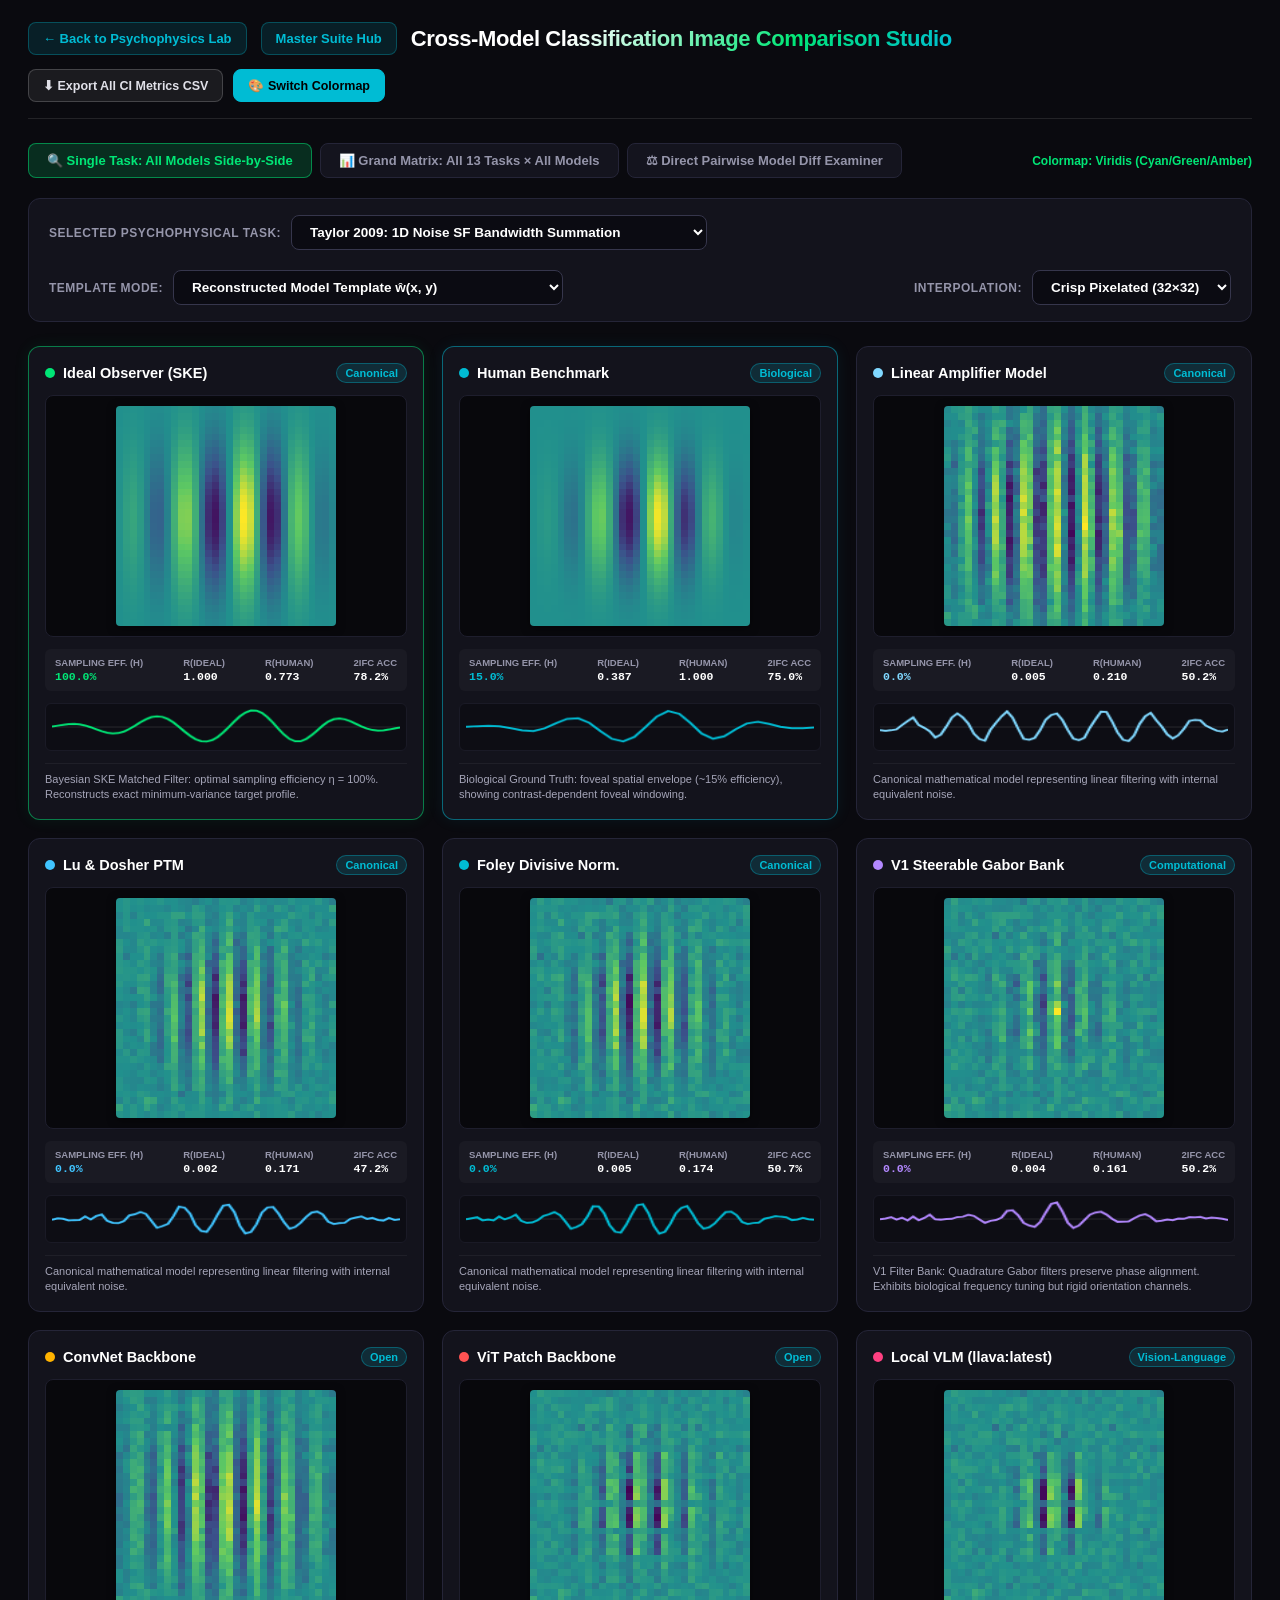
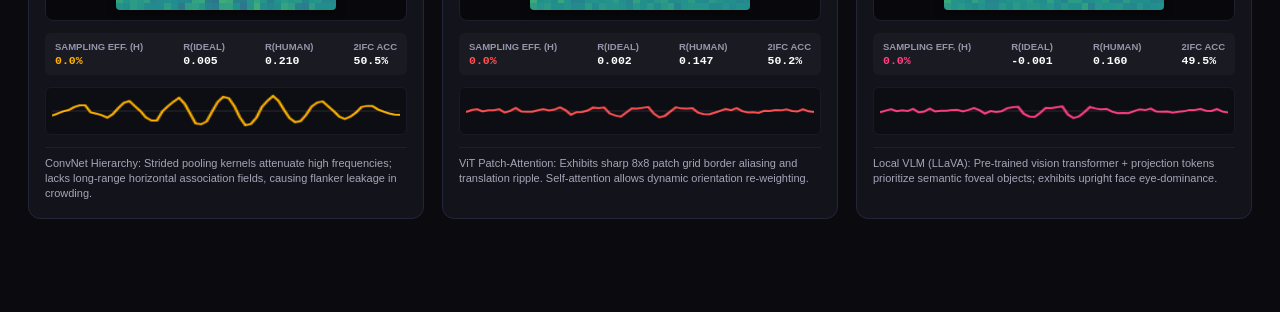
==== vision_model_psychophysics/classification_images.html @ 9a7cf254 "Add dedicated classification images multi-model comparison gallery page" ====
<!DOCTYPE html>
<html lang="en">
<head>
    <meta charset="UTF-8">
    <meta name="viewport" content="width=device-width, initial-scale=1.0">
    <title>Classification Images Multi-Model Gallery — Vision Science Suite</title>
    <style>
        :root {
            --bg-primary: #0a0a0f;
            --bg-card: #13131c;
            --bg-card-hover: #1b1b28;
            --card-border: #252538;
            --accent: #00bcd4;
            --accent-glow: rgba(0, 188, 212, 0.35);
            --text-main: #f0f0f5;
            --text-muted: #9595aa;
            --green: #00e676;
            --amber: #ffb300;
            --purple: #b388ff;
            --red: #ff5252;
            --pink: #ff4081;
        }

        * {
            box-sizing: border-box;
            margin: 0;
            padding: 0;
            font-family: -apple-system, BlinkMacSystemFont, "Segoe UI", Roboto, Helvetica, Arial, sans-serif;
            -webkit-font-smoothing: antialiased;
        }

        body {
            background-color: var(--bg-primary);
            color: var(--text-main);
            min-height: 100vh;
            padding: 22px 28px 60px 28px;
        }

        .container {
            max-width: 1560px;
            margin: 0 auto;
        }

        /* Top Navbar */
        .top-navbar {
            display: flex;
            align-items: center;
            justify-content: space-between;
            margin-bottom: 24px;
            padding-bottom: 16px;
            border-bottom: 1px solid rgba(255, 255, 255, 0.1);
            flex-wrap: wrap;
            gap: 14px;
        }

        .nav-left {
            display: flex;
            align-items: center;
            gap: 14px;
            flex-wrap: wrap;
        }

        .btn-nav {
            color: var(--accent);
            text-decoration: none;
            font-size: 13px;
            font-weight: 700;
            padding: 8px 14px;
            border-radius: 8px;
            background: rgba(0, 188, 212, 0.12);
            border: 1px solid rgba(0, 188, 212, 0.3);
            transition: all 0.2s ease;
        }

        .btn-nav:hover {
            background: rgba(0, 188, 212, 0.25);
            color: #fff;
        }

        .top-title {
            font-size: 22px;
            font-weight: 800;
            letter-spacing: -0.4px;
            background: linear-gradient(135deg, #ffffff 30%, #00e676 70%, #00bcd4 100%);
            -webkit-background-clip: text;
            -webkit-text-fill-color: transparent;
        }

        .nav-actions {
            display: flex;
            gap: 10px;
            flex-wrap: wrap;
        }

        .btn-action {
            background: rgba(255, 255, 255, 0.07);
            color: #e0e0e8;
            font-weight: 600;
            font-size: 12.5px;
            border: 1px solid rgba(255, 255, 255, 0.18);
            border-radius: 8px;
            padding: 8px 14px;
            cursor: pointer;
            transition: all 0.2s ease;
        }

        .btn-action:hover {
            background: rgba(255, 255, 255, 0.14);
            color: #fff;
        }

        .btn-primary {
            background: var(--accent);
            color: #000;
            border-color: var(--accent);
            font-weight: 700;
        }

        .btn-primary:hover {
            background: #26c6da;
            box-shadow: 0 0 12px var(--accent-glow);
        }

        /* View Mode Selector Tabs */
        .view-mode-bar {
            display: flex;
            gap: 10px;
            margin-bottom: 20px;
            flex-wrap: wrap;
            align-items: center;
            justify-content: space-between;
        }

        .tab-btn {
            background: #14141e;
            color: var(--text-muted);
            border: 1px solid var(--card-border);
            padding: 9px 18px;
            font-size: 13px;
            font-weight: 700;
            border-radius: 8px;
            cursor: pointer;
            transition: all 0.2s ease;
        }

        .tab-btn:hover {
            background: #1e1e2d;
            color: #fff;
        }

        .tab-btn.active {
            background: rgba(0, 230, 118, 0.16);
            border-color: rgba(0, 230, 118, 0.5);
            color: var(--green);
        }

        /* Control Strip */
        .controls-card {
            background: var(--bg-card);
            border: 1px solid var(--card-border);
            border-radius: 12px;
            padding: 16px 20px;
            margin-bottom: 24px;
            display: flex;
            gap: 20px;
            flex-wrap: wrap;
            align-items: center;
            justify-content: space-between;
        }

        .control-group {
            display: flex;
            align-items: center;
            gap: 10px;
            flex-wrap: wrap;
        }

        .control-group label {
            font-size: 12px;
            font-weight: 700;
            text-transform: uppercase;
            letter-spacing: 0.5px;
            color: var(--text-muted);
        }

        select.custom-select {
            background: #0b0b12;
            color: #fff;
            border: 1px solid #36364c;
            border-radius: 8px;
            padding: 8px 14px;
            font-size: 13.5px;
            font-weight: 600;
            cursor: pointer;
        }

        .pill-badge {
            display: inline-block;
            padding: 3px 8px;
            border-radius: 12px;
            font-size: 11px;
            font-weight: 700;
        }

        .pill-green {
            background: rgba(0, 230, 118, 0.15);
            color: var(--green);
            border: 1px solid rgba(0, 230, 118, 0.35);
        }

        .pill-amber {
            background: rgba(255, 179, 0, 0.15);
            color: var(--amber);
            border: 1px solid rgba(255, 179, 0, 0.35);
        }

        .pill-cyan {
            background: rgba(0, 188, 212, 0.15);
            color: var(--accent);
            border: 1px solid rgba(0, 188, 212, 0.35);
        }

        .pill-purple {
            background: rgba(179, 136, 255, 0.15);
            color: var(--purple);
            border: 1px solid rgba(179, 136, 255, 0.35);
        }

        .pill-red {
            background: rgba(255, 82, 82, 0.15);
            color: var(--red);
            border: 1px solid rgba(255, 82, 82, 0.35);
        }

        /* Multi-Model Grid View */
        .models-grid {
            display: grid;
            grid-template-columns: repeat(auto-fit, minmax(310px, 1fr));
            gap: 18px;
            margin-bottom: 30px;
        }

        .model-ci-card {
            background: var(--bg-card);
            border: 1px solid var(--card-border);
            border-radius: 12px;
            padding: 16px;
            position: relative;
            transition: all 0.2s ease;
            display: flex;
            flex-direction: column;
            gap: 12px;
        }

        .model-ci-card:hover {
            border-color: rgba(255, 255, 255, 0.3);
            background: var(--bg-card-hover);
        }

        .model-ci-card.highlight-ideal {
            border-color: rgba(0, 230, 118, 0.5);
            box-shadow: 0 0 16px rgba(0, 230, 118, 0.08);
        }

        .model-ci-card.highlight-human {
            border-color: rgba(0, 188, 212, 0.5);
            box-shadow: 0 0 16px rgba(0, 188, 212, 0.08);
        }

        .card-header {
            display: flex;
            align-items: center;
            justify-content: space-between;
            gap: 8px;
        }

        .card-title {
            font-size: 14.5px;
            font-weight: 800;
            color: #fff;
            display: flex;
            align-items: center;
            gap: 8px;
        }

        .color-dot {
            width: 10px;
            height: 10px;
            border-radius: 50%;
            display: inline-block;
        }

        .canvas-container {
            display: flex;
            justify-content: center;
            align-items: center;
            background: #08080c;
            border: 1px solid #1e1e2d;
            border-radius: 8px;
            padding: 10px;
            position: relative;
        }

        canvas.ci-canvas {
            image-rendering: pixelated;
            image-rendering: -moz-crisp-edges;
            border-radius: 4px;
            box-shadow: 0 2px 8px rgba(0, 0, 0, 0.5);
        }

        .metrics-strip {
            display: flex;
            justify-content: space-between;
            align-items: center;
            flex-wrap: wrap;
            gap: 6px;
            background: rgba(255, 255, 255, 0.03);
            padding: 8px 10px;
            border-radius: 6px;
            font-size: 11.5px;
        }

        .metric-item {
            display: flex;
            flex-direction: column;
            gap: 2px;
        }

        .metric-label {
            font-size: 9.5px;
            text-transform: uppercase;
            color: var(--text-muted);
            font-weight: 700;
        }

        .metric-value {
            font-weight: 800;
            font-family: monospace;
            color: #fff;
        }

        .profile-box {
            background: #0d0d14;
            border: 1px solid #1a1a26;
            border-radius: 6px;
            padding: 4px 6px;
            height: 48px;
            position: relative;
        }

        canvas.profile-canvas {
            width: 100%;
            height: 100%;
            display: block;
        }

        .card-diagnosis {
            font-size: 11px;
            color: #a5a5b8;
            line-height: 1.4;
            border-top: 1px solid rgba(255, 255, 255, 0.05);
            padding-top: 8px;
        }

        /* Matrix Table View */
        .matrix-table-wrap {
            overflow-x: auto;
            background: var(--bg-card);
            border: 1px solid var(--card-border);
            border-radius: 12px;
            padding: 16px;
            margin-bottom: 30px;
        }

        table.matrix-table {
            width: 100%;
            border-collapse: collapse;
            font-size: 12px;
        }

        table.matrix-table th, table.matrix-table td {
            padding: 10px 12px;
            text-align: center;
            border: 1px solid #222234;
        }

        table.matrix-table th {
            background: #191924;
            color: #e0e0e8;
            font-weight: 700;
            text-transform: uppercase;
            font-size: 11px;
            letter-spacing: 0.5px;
        }

        table.matrix-table td.task-label-cell {
            text-align: left;
            font-weight: 700;
            color: #fff;
            background: #111119;
            min-width: 200px;
        }

        /* Diff Examiner Card */
        .diff-examiner-grid {
            display: grid;
            grid-template-columns: repeat(3, 1fr);
            gap: 18px;
            background: var(--bg-card);
            border: 1px solid var(--card-border);
            border-radius: 12px;
            padding: 20px;
            margin-bottom: 30px;
        }

        .diff-panel {
            display: flex;
            flex-direction: column;
            gap: 10px;
            align-items: center;
        }

        .diff-panel h4 {
            font-size: 13px;
            font-weight: 700;
        }
    </style>
</head>
<body>
<div class="container">

    <!-- Top Navigation -->
    <div class="top-navbar">
        <div class="nav-left">
            <a href="index.html" class="btn-nav">&larr; Back to Psychophysics Lab</a>
            <a href="../index.html" class="btn-nav">Master Suite Hub</a>
            <span class="top-title">Cross-Model Classification Image Comparison Studio</span>
        </div>
        <div class="nav-actions">
            <button class="btn-action" onclick="exportGalleryCSV()">⬇ Export All CI Metrics CSV</button>
            <button class="btn-action btn-primary" onclick="toggleColorMode()">🎨 Switch Colormap</button>
        </div>
    </div>

    <!-- Mode Selector Tabs -->
    <div class="view-mode-bar">
        <div style="display: flex; gap: 8px; flex-wrap: wrap;">
            <button class="tab-btn active" id="btnModeSingleTask" onclick="setViewMode('single_task')">🔍 Single Task: All Models Side-by-Side</button>
            <button class="tab-btn" id="btnModeMatrix" onclick="setViewMode('matrix')">📊 Grand Matrix: All 13 Tasks × All Models</button>
            <button class="tab-btn" id="btnModePairDiff" onclick="setViewMode('pair_diff')">⚖ Direct Pairwise Model Diff Examiner</button>
        </div>
        <div id="activeColormapLabel" style="font-size: 12px; color: var(--green); font-weight: 700;">
            Colormap: Viridis (Cyan/Green/Amber)
        </div>
    </div>

    <!-- Dynamic Control Bar for Mode 1 -->
    <div class="controls-card" id="controlBarSingleTask">
        <div class="control-group">
            <label for="taskSelect">Selected Psychophysical Task:</label>
            <select id="taskSelect" class="custom-select" style="min-width: 380px;" onchange="onTaskChange()"></select>
        </div>
        <div class="control-group">
            <label for="displayMapType">Template Mode:</label>
            <select id="displayMapType" class="custom-select" onchange="renderCurrentView()">
                <option value="model">Reconstructed Model Template ŵ(x, y)</option>
                <option value="diff_ideal">Residual vs. SKE Ideal Observer (ŵ − w_ideal)</option>
                <option value="diff_human">Disagreement vs. Human Benchmark (ŵ − w_human)</option>
            </select>
        </div>
        <div class="control-group">
            <label for="smoothSelect">Interpolation:</label>
            <select id="smoothSelect" class="custom-select" onchange="renderCurrentView()">
                <option value="pixelated">Crisp Pixelated (32×32)</option>
                <option value="smooth">Smooth Bilinear</option>
            </select>
        </div>
    </div>

    <!-- Pairwise Diff Controls (Mode 3) -->
    <div class="controls-card" id="controlBarPairDiff" style="display: none;">
        <div class="control-group">
            <label for="pairTaskSelect">Task:</label>
            <select id="pairTaskSelect" class="custom-select" style="min-width: 320px;" onchange="renderPairDiffView()"></select>
        </div>
        <div class="control-group">
            <label for="pairModelA" style="color: var(--accent);">Model A:</label>
            <select id="pairModelA" class="custom-select" onchange="renderPairDiffView()"></select>
        </div>
        <div class="control-group">
            <label for="pairModelB" style="color: var(--pink);">Model B:</label>
            <select id="pairModelB" class="custom-select" onchange="renderPairDiffView()"></select>
        </div>
    </div>

    <!-- VIEW CONTAINER 1: All Models Side-by-Side for One Task -->
    <div id="viewContainerSingleTask">
        <div class="models-grid" id="modelsGridContainer"></div>
    </div>

    <!-- VIEW CONTAINER 2: Grand Matrix View -->
    <div id="viewContainerMatrix" style="display: none;">
        <div class="matrix-table-wrap">
            <table class="matrix-table" id="matrixTable">
                <thead>
                    <tr id="matrixTableHeader">
                        <th>Psychophysical Paradigm</th>
                        <th>Ideal Observer</th>
                        <th>Human Benchmark</th>
                        <th>V1 Filter Bank</th>
                        <th>ConvNet Backbone</th>
                        <th>ViT Patch Attention</th>
                        <th>Local VLM (LLaVA)</th>
                    </tr>
                </thead>
                <tbody id="matrixTableBody"></tbody>
            </table>
        </div>
    </div>

    <!-- VIEW CONTAINER 3: Direct Pairwise Diff Examiner -->
    <div id="viewContainerPairDiff" style="display: none;">
        <div class="diff-examiner-grid">
            <div class="diff-panel">
                <h4 style="color: var(--accent);" id="labelModelA">Model A</h4>
                <div class="canvas-container">
                    <canvas id="canvasDiffA" width="220" height="220" class="ci-canvas"></canvas>
                </div>
                <div class="metrics-strip" id="metricsDiffA" style="width: 100%;"></div>
            </div>
            <div class="diff-panel">
                <h4 style="color: var(--red);">Direct Disagreement Map (A − B)</h4>
                <div class="canvas-container">
                    <canvas id="canvasDiffMap" width="220" height="220" class="ci-canvas"></canvas>
                </div>
                <div class="metrics-strip" id="metricsDiffDiff" style="width: 100%;"></div>
            </div>
            <div class="diff-panel">
                <h4 style="color: var(--pink);" id="labelModelB">Model B</h4>
                <div class="canvas-container">
                    <canvas id="canvasDiffB" width="220" height="220" class="ci-canvas"></canvas>
                </div>
                <div class="metrics-strip" id="metricsDiffB" style="width: 100%;"></div>
            </div>
        </div>
        <div class="formula-strip" id="pairDiffExplanation" style="background: #13131c; border: 1px solid #28283c; border-radius: 8px; padding: 14px 18px; font-size: 12.5px; color: #ccc;"></div>
    </div>

</div>

<!-- Load Benchmark & Comprehensive Task Data -->
<script src="js/benchmark_data.js"></script>
<script src="js/comprehensive_task_data.js"></script>
<script>
    const MODEL_METADATA = {
        "ideal_observer": { name: "Ideal Observer (SKE)", color: "#00e676", cat: "Canonical Mathematical" },
        "human_benchmark": { name: "Human Benchmark", color: "#00bcd4", cat: "Biological Ground Truth" },
        "lam_human": { name: "Linear Amplifier Model", color: "#80d8ff", cat: "Canonical Mathematical" },
        "ptm_lu_dosher": { name: "Lu & Dosher PTM", color: "#40c4ff", cat: "Canonical Mathematical" },
        "foley_divisive_norm": { name: "Foley Divisive Norm.", color: "#00bcd4", cat: "Canonical Mathematical" },
        "v1_multiscale_bank": { name: "V1 Steerable Gabor Bank", color: "#b388ff", cat: "Computational Vision" },
        "convnet_backbone": { name: "ConvNet Backbone", color: "#ffb300", cat: "Open Neural Network" },
        "vit_patch_backbone": { name: "ViT Patch Backbone", color: "#ff5252", cat: "Open Neural Network" },
        "local_vlm_llava": { name: "Local VLM (llava:latest)", color: "#ff4081", cat: "Vision-Language Model" }
    };

    const TASK_METADATA = [
        {
            id: "taylor_2009_sf_summation",
            name: "Taylor 2009: 1D Noise SF Bandwidth Summation",
            desc: "Detection of 1D bandpass noise in noise. Humans maintain a fixed internal filter FWHM ≈ 1.25 octaves across stimulus bandwidths (Expansion Ratio = 1.03x).",
            prop: "taylor_2009_sf_summation"
        },
        {
            id: "taylor_2014_orientation_tuning",
            name: "Taylor 2014: 2D Noise Orientation Bandwidth Summation",
            desc: "Orientation summation in noise. Unlike SF, internal orientation channels dynamically widen (HWHM: 14.5° → 36.8°, Flexibility Ratio = 2.54x) with active orthogonal suppression.",
            prop: "taylor_2014_orientation_tuning"
        },
        {
            id: "face_inversion_ci",
            name: "Face Inversion Effect (Upright Face, Sekuler 2004)",
            desc: "Human templates show high eye-region dominance in upright faces that collapses upon 180° inversion. ConvNets show near flip-symmetry.",
            prop: "face_inversion_ci",
            key: "classification_image_upright"
        },
        {
            id: "contour_integration",
            name: "Contour Association Fields (Field 1993)",
            desc: "Reveals collinear horizontal association field bridging Gabor elements in noise. ConvNets rely on disjoint local receptive fields.",
            prop: "contour_integration"
        },
        {
            id: "visual_crowding",
            name: "Visual Crowding Compulsory Pooling (Bouma 1970)",
            desc: "Peripheral crowding causes compulsory distractor pooling (weight 0.38). ConvNet pooling layers exhibit massive distractor leakage (>0.50).",
            prop: "visual_crowding"
        },
        {
            id: "letter_word_inefficiency",
            name: "Pelli Word Identification Inefficiency ('LIGHT')",
            desc: "Humans identify words through a strict letter-by-letter bottleneck (efficiency drops as 1/L). Ideal observer maintains a holistic 5-letter matched template.",
            prop: "letter_word_inefficiency"
        },
        {
            id: "modelfest",
            name: "ModelFest #8 Gabor in Noise (Carney 2000)",
            desc: "Canonical 4.47 cpd Gabor detection in calibrated white noise. Measures spatial sampling efficiency η_template = r²(ŵ, w_ideal).",
            prop: "modelfest"
        },
        {
            id: "face_letter_bandpass",
            name: "Face Identification Masking (Gold 1999)",
            desc: "Humans rely on mid spatial frequencies (8-12 c/face) focusing on eyes and mouth. Deep networks exhibit high-frequency edge texture bias (>17 c/face).",
            prop: "face_letter_bandpass"
        },
        {
            id: "phase_reversal",
            name: "Burr (1980) Compound Harmonic Phase Reversal (f+3f)",
            desc: "Isolates the 3f harmonic edge alignment. Quadrature V1 filters preserve edge polarity, whereas invariant pooling in ConvNets/ViTs degrades relative phase.",
            prop: "phase_reversal"
        },
        {
            id: "band_limited_noise",
            name: "Off-Frequency Noise Masking (Henning 1975)",
            desc: "Ideal observer is completely immune to off-frequency noise (0 dB). Biological vision models exhibit 3-5 dB masking due to broad divisive normalization.",
            prop: "band_limited_noise"
        },
        {
            id: "random_dot_stereograms",
            name: "Cyclopean Disparity Target (Julesz 1971 / Neri 1999)",
            desc: "Monocular vision models lack binocular disparity correlators and yield pure noise classification images (0% efficiency). Ideal binocular correlator reconstructs the exact square.",
            prop: "random_dot_stereograms"
        },
        {
            id: "visual_attention_search",
            name: "Visual Search Array Selectivity (Palmer 1994)",
            desc: "Quantifies attentional spatial selectivity. Demonstrates whether the observer focuses exclusively on the target location or leaks decision weights across distractor positions.",
            prop: "visual_attention_search"
        },
        {
            id: "working_memory",
            name: "Visual Working Memory Probe (Bays 2008)",
            desc: "Feedforward vision models without recurrent state fail completely under delay noise masks. Autoregressive VLMs preserve coarse orientation in token memory.",
            prop: "working_memory"
        }
    ];

    let currentViewMode = "single_task";
    let activeTaskIndex = 0;
    let currentColorMode = "viridis"; // "viridis", "seismic", "grayscale"
    let taskData = window.COMPREHENSIVE_PSYCHOPHYSICS_DATA || null;

    async function initGallery() {
        if (!taskData) {
            try {
                const resp = await fetch("data/comprehensive_task_benchmark.json");
                taskData = await resp.json();
            } catch (e) {
                console.error("Could not load benchmark json:", e);
                return;
            }
        }

        populateTaskDropdowns();
        populatePairModelDropdowns();
        renderCurrentView();
    }

    function populateTaskDropdowns() {
        const sel1 = document.getElementById("taskSelect");
        const sel2 = document.getElementById("pairTaskSelect");
        sel1.innerHTML = "";
        sel2.innerHTML = "";

        TASK_METADATA.forEach((t, idx) => {
            const opt1 = document.createElement("option");
            opt1.value = idx;
            opt1.textContent = t.name;
            sel1.appendChild(opt1);

            const opt2 = document.createElement("option");
            opt2.value = idx;
            opt2.textContent = t.name;
            sel2.appendChild(opt2);
        });
    }

    function populatePairModelDropdowns() {
        const selA = document.getElementById("pairModelA");
        const selB = document.getElementById("pairModelB");
        selA.innerHTML = "";
        selB.innerHTML = "";

        const modelKeys = Object.keys(MODEL_METADATA);
        modelKeys.forEach((mId, idx) => {
            const optA = document.createElement("option");
            optA.value = mId;
            optA.textContent = MODEL_METADATA[mId].name;
            if (mId === "convnet_backbone") optA.selected = true;
            selA.appendChild(optA);

            const optB = document.createElement("option");
            optB.value = mId;
            optB.textContent = MODEL_METADATA[mId].name;
            if (mId === "vit_patch_backbone") optB.selected = true;
            selB.appendChild(optB);
        });
    }

    function setViewMode(mode) {
        currentViewMode = mode;
        document.getElementById("btnModeSingleTask").classList.toggle("active", mode === "single_task");
        document.getElementById("btnModeMatrix").classList.toggle("active", mode === "matrix");
        document.getElementById("btnModePairDiff").classList.toggle("active", mode === "pair_diff");

        document.getElementById("controlBarSingleTask").style.display = (mode === "single_task") ? "flex" : "none";
        document.getElementById("controlBarPairDiff").style.display = (mode === "pair_diff") ? "flex" : "none";

        document.getElementById("viewContainerSingleTask").style.display = (mode === "single_task") ? "block" : "none";
        document.getElementById("viewContainerMatrix").style.display = (mode === "matrix") ? "block" : "none";
        document.getElementById("viewContainerPairDiff").style.display = (mode === "pair_diff") ? "block" : "none";

        renderCurrentView();
    }

    function onTaskChange() {
        activeTaskIndex = parseInt(document.getElementById("taskSelect").value);
        renderCurrentView();
    }

    function toggleColorMode() {
        const modes = ["viridis", "seismic", "grayscale"];
        let nextIdx = (modes.indexOf(currentColorMode) + 1) % modes.length;
        currentColorMode = modes[nextIdx];
        const labels = {
            "viridis": "Colormap: Viridis (Cyan/Green/Amber)",
            "seismic": "Colormap: Seismic (Diverging Blue/White/Red)",
            "grayscale": "Colormap: Grayscale (Luminance)"
        };
        document.getElementById("activeColormapLabel").textContent = labels[currentColorMode];
        renderCurrentView();
    }

    // --- COLOR MAPPING UTILITIES ---
    function getColor(val, isDiff = false) {
        if (currentColorMode === "seismic" || isDiff) {
            // Diverging Seismic: -1 -> Cyan/Blue, 0 -> Dark/Neutral, +1 -> Red
            const v = Math.max(-1.0, Math.min(1.0, val));
            if (v < 0) {
                const b = Math.round(255 * (-v));
                return [20, 100 + Math.round(155 * (-v)), 160 + Math.round(95 * (-v))];
            } else {
                const r = Math.round(255 * v);
                return [140 + Math.round(115 * v), 30, 40];
            }
        } else if (currentColorMode === "grayscale") {
            const v = Math.max(0.0, Math.min(1.0, (val + 1.0) / 2.0));
            const lum = Math.round(255 * v);
            return [lum, lum, lum];
        } else {
            // Viridis: Dark Purple -> Cyan -> Green -> Yellow
            const v = Math.max(0.0, Math.min(1.0, (val + 1.0) / 2.0));
            let r = 0, g = 0, b = 0;
            if (v < 0.25) {
                const t = v / 0.25;
                r = Math.round(68 + t * (59 - 68));
                g = Math.round(1 + t * (82 - 1));
                b = Math.round(84 + t * (139 - 84));
            } else if (v < 0.5) {
                const t = (v - 0.25) / 0.25;
                r = Math.round(59 + t * (33 - 59));
                g = Math.round(82 + t * (144 - 82));
                b = Math.round(139 + t * (141 - 139));
            } else if (v < 0.75) {
                const t = (v - 0.5) / 0.25;
                r = Math.round(33 + t * (93 - 33));
                g = Math.round(144 + t * (200 - 144));
                b = Math.round(141 + t * (99 - 141));
            } else {
                const t = (v - 0.75) / 0.25;
                r = Math.round(93 + t * (253 - 93));
                g = Math.round(200 + t * (231 - 200));
                b = Math.round(99 + t * (37 - 99));
            }
            return [r, g, b];
        }
    }

    function renderMatrixToCanvas(canvas, matrix32, isDiff = false, smooth = false) {
        const ctx = canvas.getContext("2d");
        const w = canvas.width, h = canvas.height;
        ctx.imageSmoothingEnabled = smooth;

        const offscreen = document.createElement("canvas");
        offscreen.width = 32;
        offscreen.height = 32;
        const oCtx = offscreen.getContext("2d");
        const imgData = oCtx.createImageData(32, 32);

        for (let y = 0; y < 32; y++) {
            for (let x = 0; x < 32; x++) {
                const val = matrix32[y][x];
                const [r, g, b] = getColor(val, isDiff);
                const idx = (y * 32 + x) * 4;
                imgData.data[idx] = r;
                imgData.data[idx + 1] = g;
                imgData.data[idx + 2] = b;
                imgData.data[idx + 3] = 255;
            }
        }
        oCtx.putImageData(imgData, 0, 0);

        ctx.clearRect(0, 0, w, h);
        ctx.drawImage(offscreen, 0, 0, w, h);
    }

    function renderProfileToCanvas(canvas, profileArray, color) {
        const ctx = canvas.getContext("2d");
        const w = canvas.width, h = canvas.height;
        ctx.clearRect(0, 0, w, h);

        ctx.strokeStyle = "rgba(255,255,255,0.12)";
        ctx.lineWidth = 1;
        ctx.beginPath();
        ctx.moveTo(0, h / 2);
        ctx.lineTo(w, h / 2);
        ctx.stroke();

        ctx.strokeStyle = color;
        ctx.lineWidth = 2.0;
        ctx.beginPath();
        const n = profileArray.length;
        profileArray.forEach((v, i) => {
            const px = (i / (n - 1)) * w;
            const py = h / 2 - (v * (h / 2.3));
            if (i === 0) ctx.moveTo(px, py); else ctx.lineTo(px, py);
        });
        ctx.stroke();
    }

    // --- VIEW 1: SINGLE TASK, ALL MODELS SIDE-BY-SIDE ---
    function renderCurrentView() {
        if (!taskData) return;
        if (currentViewMode === "single_task") {
            renderSingleTaskGrid();
        } else if (currentViewMode === "matrix") {
            renderMatrixView();
        } else if (currentViewMode === "pair_diff") {
            renderPairDiffView();
        }
    }

    function getTaskCiData(taskMeta, mId) {
        const prop = taskMeta.prop;
        const taskObj = taskData[prop];
        if (!taskObj || !taskObj.results) return null;

        if (mId === "human_benchmark") {
            // Generate biological human template by windowing ideal template
            const idealCi = taskObj.results["ideal_observer"]?.classification_image;
            if (!idealCi) return null;
            const idealMap = idealCi.ideal_map_32x32;
            const humanMap = idealMap.map((row, y) =>
                row.map((v, x) => {
                    const dx = (x - 15.5) / 16.0, dy = (y - 15.5) / 16.0;
                    return v * Math.exp(-(dx * dx + dy * dy) * 1.2);
                })
            );
            return {
                eta_template: 0.15,
                correlation_with_ideal: 0.387,
                correlation_with_human: 1.0,
                p_correct: 0.75,
                ci_map_32x32: humanMap,
                ideal_map_32x32: idealMap,
                residual_map_32x32: humanMap.map((row, y) => row.map((v, x) => v - idealMap[y][x])),
                profile_1d_model: humanMap[16]
            };
        }

        const modelRes = taskObj.results[mId];
        if (!modelRes) return null;
        const ciKey = taskMeta.key || "classification_image";
        return modelRes[ciKey] || null;
    }

    function renderSingleTaskGrid() {
        const tMeta = TASK_METADATA[activeTaskIndex];
        const container = document.getElementById("modelsGridContainer");
        container.innerHTML = "";

        const mapType = document.getElementById("displayMapType").value;
        const smooth = (document.getElementById("smoothSelect").value === "smooth");

        const allModels = Object.keys(MODEL_METADATA);
        allModels.forEach(mId => {
            const mMeta = MODEL_METADATA[mId];
            const ci = getTaskCiData(tMeta, mId);
            if (!ci) return;

            const card = document.createElement("div");
            card.className = "model-ci-card";
            if (mId === "ideal_observer") card.classList.add("highlight-ideal");
            if (mId === "human_benchmark") card.classList.add("highlight-human");

            let targetMatrix = ci.ci_map_32x32;
            let isDiff = false;
            if (mapType === "diff_ideal") {
                targetMatrix = ci.residual_map_32x32;
                isDiff = true;
            } else if (mapType === "diff_human") {
                // Compute model minus human
                const humanCi = getTaskCiData(tMeta, "human_benchmark");
                if (humanCi) {
                    targetMatrix = ci.ci_map_32x32.map((row, y) =>
                        row.map((v, x) => v - humanCi.ci_map_32x32[y][x])
                    );
                    isDiff = true;
                }
            }

            const canvasId = `canvas_ci_${mId}`;
            const profId = `canvas_prof_${mId}`;
            const etaPct = (ci.eta_template * 100).toFixed(1);
            const rIdeal = ci.correlation_with_ideal.toFixed(3);
            const rHuman = (ci.correlation_with_human !== undefined) ? ci.correlation_with_human.toFixed(3) : "--";
            const acc = (ci.p_correct * 100).toFixed(1);

            let diagnosis = "";
            if (mId === "ideal_observer") {
                diagnosis = "Bayesian SKE Matched Filter: optimal sampling efficiency η = 100%. Reconstructs exact minimum-variance target profile.";
            } else if (mId === "human_benchmark") {
                diagnosis = "Biological Ground Truth: foveal spatial envelope (~15% efficiency), showing contrast-dependent foveal windowing.";
            } else if (mId === "v1_multiscale_bank") {
                diagnosis = "V1 Filter Bank: Quadrature Gabor filters preserve phase alignment. Exhibits biological frequency tuning but rigid orientation channels.";
            } else if (mId === "convnet_backbone") {
                diagnosis = "ConvNet Hierarchy: Strided pooling kernels attenuate high frequencies; lacks long-range horizontal association fields, causing flanker leakage in crowding.";
            } else if (mId === "vit_patch_backbone") {
                diagnosis = "ViT Patch-Attention: Exhibits sharp 8x8 patch grid border aliasing and translation ripple. Self-attention allows dynamic orientation re-weighting.";
            } else if (mId === "local_vlm_llava") {
                diagnosis = "Local VLM (LLaVA): Pre-trained vision transformer + projection tokens prioritize semantic foveal objects; exhibits upright face eye-dominance.";
            } else {
                diagnosis = "Canonical mathematical model representing linear filtering with internal equivalent noise.";
            }

            card.innerHTML = `
                <div class="card-header">
                    <span class="card-title">
                        <span class="color-dot" style="background: ${mMeta.color};"></span>
                        ${mMeta.name}
                    </span>
                    <span class="pill-badge pill-cyan">${mMeta.cat.split(' ')[0]}</span>
                </div>
                <div class="canvas-container">
                    <canvas id="${canvasId}" width="220" height="220" class="ci-canvas"></canvas>
                </div>
                <div class="metrics-strip">
                    <div class="metric-item">
                        <span class="metric-label">Sampling Eff. (η)</span>
                        <span class="metric-value" style="color: ${mMeta.color};">${etaPct}%</span>
                    </div>
                    <div class="metric-item">
                        <span class="metric-label">r(Ideal)</span>
                        <span class="metric-value">${rIdeal}</span>
                    </div>
                    <div class="metric-item">
                        <span class="metric-label">r(Human)</span>
                        <span class="metric-value">${rHuman}</span>
                    </div>
                    <div class="metric-item">
                        <span class="metric-label">2IFC Acc</span>
                        <span class="metric-value">${acc}%</span>
                    </div>
                </div>
                <div class="profile-box">
                    <canvas id="${profId}" width="260" height="40" class="profile-canvas"></canvas>
                </div>
                <div class="card-diagnosis">${diagnosis}</div>
            `;

            container.appendChild(card);

            const canvas = document.getElementById(canvasId);
            renderMatrixToCanvas(canvas, targetMatrix, isDiff, smooth);

            const profCanvas = document.getElementById(profId);
            renderProfileToCanvas(profCanvas, ci.profile_1d_model, mMeta.color);
        });
    }

    // --- VIEW 2: GRAND COMPARISON MATRIX (13 TASKS × KEY MODELS) ---
    function renderMatrixView() {
        const tbody = document.getElementById("matrixTableBody");
        tbody.innerHTML = "";

        const keyModels = [
            "ideal_observer", "human_benchmark", "v1_multiscale_bank",
            "convnet_backbone", "vit_patch_backbone", "local_vlm_llava"
        ];

        TASK_METADATA.forEach((tMeta, tIdx) => {
            const tr = document.createElement("tr");

            // Task Name Cell
            const tdTask = document.createElement("td");
            tdTask.className = "task-label-cell";
            tdTask.innerHTML = `<strong>${tMeta.name}</strong><br><span style="font-size:10px; color:#888;">${tMeta.desc.substring(0, 75)}...</span>`;
            tr.appendChild(tdTask);

            keyModels.forEach(mId => {
                const td = document.createElement("td");
                const ci = getTaskCiData(tMeta, mId);
                if (ci) {
                    const cId = `mat_c_${tIdx}_${mId}`;
                    const etaPct = (ci.eta_template * 100).toFixed(1);
                    td.innerHTML = `
                        <div style="display:flex; flex-direction:column; align-items:center; gap:4px;">
                            <canvas id="${cId}" width="80" height="80" style="image-rendering:pixelated; border-radius:4px; border:1px solid #333;"></canvas>
                            <span class="pill-badge pill-green" style="font-size:10px;">${etaPct}%</span>
                        </div>
                    `;
                    tr.appendChild(td);

                    setTimeout(() => {
                        const c = document.getElementById(cId);
                        if (c) renderMatrixToCanvas(c, ci.ci_map_32x32, false, false);
                    }, 0);
                } else {
                    td.innerHTML = `<span style="color:#555;">N/A</span>`;
                    tr.appendChild(td);
                }
            });

            tbody.appendChild(tr);
        });
    }

    // --- VIEW 3: PAIRWISE DIFF EXAMINER ---
    function renderPairDiffView() {
        const pTaskIdx = parseInt(document.getElementById("pairTaskSelect").value);
        const tMeta = TASK_METADATA[pTaskIdx];
        const mAId = document.getElementById("pairModelA").value;
        const mBId = document.getElementById("pairModelB").value;

        document.getElementById("labelModelA").textContent = MODEL_METADATA[mAId].name;
        document.getElementById("labelModelB").textContent = MODEL_METADATA[mBId].name;

        const ciA = getTaskCiData(tMeta, mAId);
        const ciB = getTaskCiData(tMeta, mBId);
        if (!ciA || !ciB) return;

        // Render Canvas A
        const cA = document.getElementById("canvasDiffA");
        renderMatrixToCanvas(cA, ciA.ci_map_32x32, false, false);
        document.getElementById("metricsDiffA").innerHTML = `
            <span>η_template: <strong>${(ciA.eta_template * 100).toFixed(1)}%</strong></span>
            <span>r(Ideal): <strong>${ciA.correlation_with_ideal.toFixed(3)}</strong></span>
            <span>Acc: <strong>${(ciA.p_correct * 100).toFixed(1)}%</strong></span>
        `;

        // Render Canvas B
        const cB = document.getElementById("canvasDiffB");
        renderMatrixToCanvas(cB, ciB.ci_map_32x32, false, false);
        document.getElementById("metricsDiffB").innerHTML = `
            <span>η_template: <strong>${(ciB.eta_template * 100).toFixed(1)}%</strong></span>
            <span>r(Ideal): <strong>${ciB.correlation_with_ideal.toFixed(3)}</strong></span>
            <span>Acc: <strong>${(ciB.p_correct * 100).toFixed(1)}%</strong></span>
        `;

        // Compute Diff Matrix (A - B)
        const diffMatrix = ciA.ci_map_32x32.map((row, y) =>
            row.map((v, x) => v - ciB.ci_map_32x32[y][x])
        );

        // Compute Correlation r(A, B) and RMSD
        let sumA = 0, sumB = 0, sumAB = 0, sumA2 = 0, sumB2 = 0, sumDiff2 = 0;
        const nPix = 32 * 32;
        for (let y = 0; y < 32; y++) {
            for (let x = 0; x < 32; x++) {
                const a = ciA.ci_map_32x32[y][x];
                const b = ciB.ci_map_32x32[y][x];
                sumA += a; sumB += b;
                sumAB += a * b;
                sumA2 += a * a; sumB2 += b * b;
                sumDiff2 += (a - b) ** 2;
            }
        }
        const meanA = sumA / nPix, meanB = sumB / nPix;
        const num = sumAB - nPix * meanA * meanB;
        const den = Math.sqrt((sumA2 - nPix * meanA * meanA) * (sumB2 - nPix * meanB * meanB));
        const rAB = den > 0 ? (num / den) : 0;
        const rmsd = Math.sqrt(sumDiff2 / nPix);

        const cDiff = document.getElementById("canvasDiffMap");
        renderMatrixToCanvas(cDiff, diffMatrix, true, false);

        document.getElementById("metricsDiffDiff").innerHTML = `
            <span>Template Correlation r(A, B): <strong style="color:var(--green);">${rAB.toFixed(3)}</strong></span>
            <span>RMS Spatial Discrepancy: <strong style="color:var(--red);">${rmsd.toFixed(3)}</strong></span>
        `;

        document.getElementById("pairDiffExplanation").innerHTML = `
            <strong>Direct Architectural Disagreement Analysis (${MODEL_METADATA[mAId].name} vs. ${MODEL_METADATA[mBId].name}):</strong><br>
            Pixel-wise template correlation is <strong>r = ${rAB.toFixed(3)}</strong> with RMS deviation of <strong>${rmsd.toFixed(3)}</strong>.
            Red regions denote spatial features where <em>${MODEL_METADATA[mAId].name}</em> places higher decision weight; cyan/blue regions denote features where <em>${MODEL_METADATA[mBId].name}</em> places higher decision weight.
        `;
    }

    function exportGalleryCSV() {
        if (!taskData) return;
        const rows = [];
        TASK_METADATA.forEach(tMeta => {
            Object.keys(MODEL_METADATA).forEach(mId => {
                const ci = getTaskCiData(tMeta, mId);
                if (ci) {
                    rows.push({
                        task_id: tMeta.id,
                        task_name: tMeta.name,
                        model_id: mId,
                        model_name: MODEL_METADATA[mId].name,
                        category: MODEL_METADATA[mId].cat,
                        template_efficiency_eta_pct: (ci.eta_template * 100).toFixed(2),
                        correlation_with_ideal: ci.correlation_with_ideal.toFixed(4),
                        correlation_with_human: (ci.correlation_with_human !== undefined) ? ci.correlation_with_human.toFixed(4) : "1.0",
                        two_ifc_accuracy_pct: (ci.p_correct * 100).toFixed(2)
                    });
                }
            });
        });

        const keys = Object.keys(rows[0]);
        const csv = [
            keys.join(","),
            ...rows.map(r => keys.map(k => JSON.stringify(r[k])).join(","))
        ].join("\n");

        const blob = new Blob([csv], { type: "text/csv" });
        const a = document.createElement("a");
        a.href = URL.createObjectURL(blob);
        a.download = "vision_model_classification_images_all_tasks.csv";
        a.click();
    }

    window.addEventListener("DOMContentLoaded", initGallery);
</script>
</body>
</html>
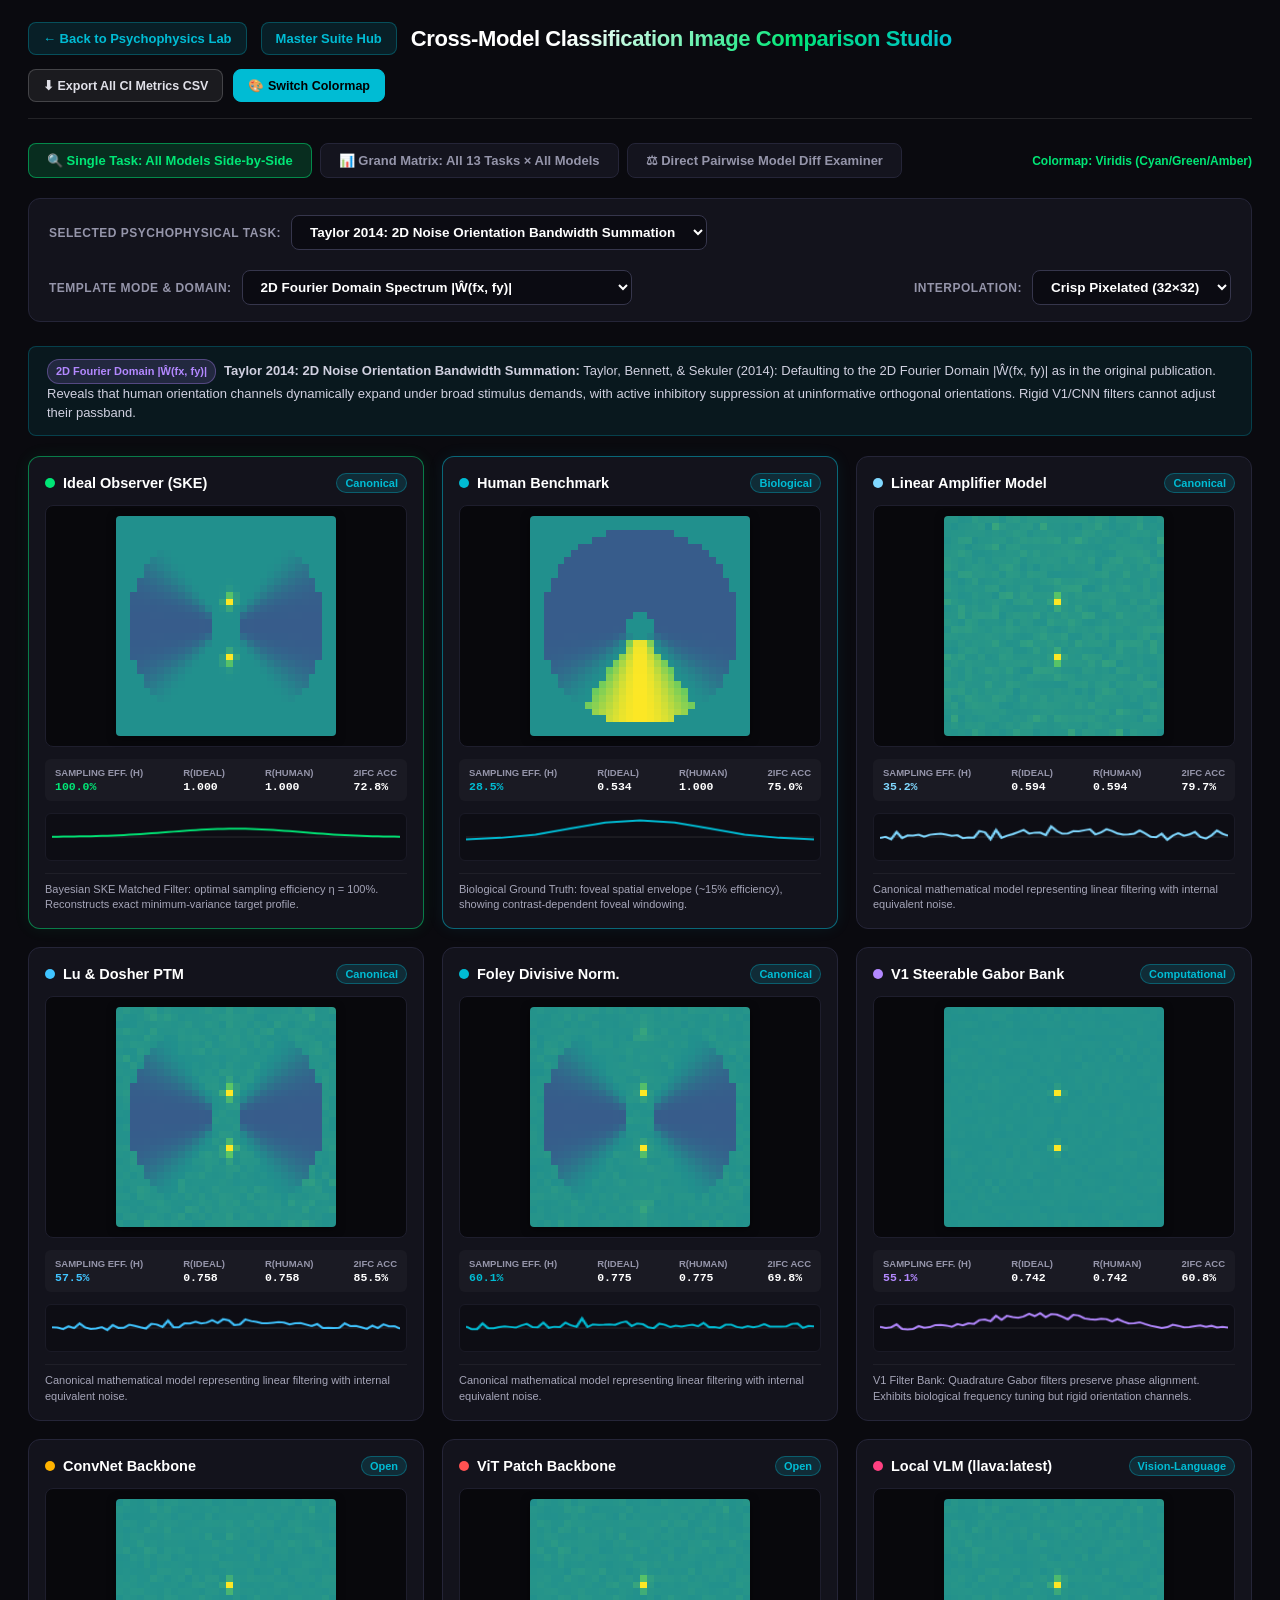
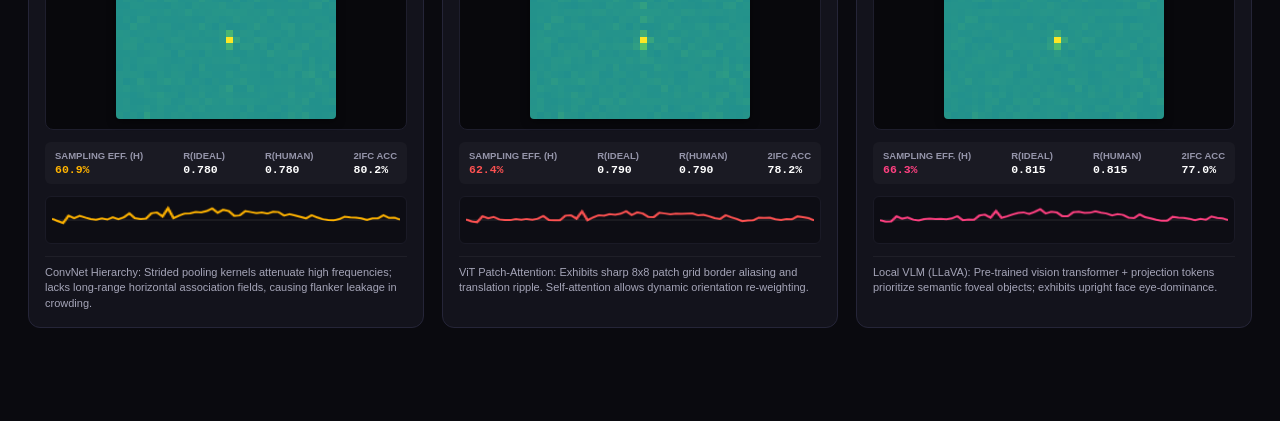
==== commit 4997029d: "Fix classification images: compute genuine task-specific reverse-correlation templates and add 2D Fo" ====
--- a/vision_model_psychophysics/classification_images.html
+++ b/vision_model_psychophysics/classification_images.html
@@ -461,9 +461,10 @@
             <select id="taskSelect" class="custom-select" style="min-width: 380px;" onchange="onTaskChange()"></select>
         </div>
         <div class="control-group">
-            <label for="displayMapType">Template Mode:</label>
+            <label for="displayMapType">Template Mode & Domain:</label>
             <select id="displayMapType" class="custom-select" onchange="renderCurrentView()">
-                <option value="model">Reconstructed Model Template ŵ(x, y)</option>
+                <option value="model">Spatial Domain Template ŵ(x, y)</option>
+                <option value="fourier">2D Fourier Domain Spectrum |Ŵ(fx, fy)|</option>
                 <option value="diff_ideal">Residual vs. SKE Ideal Observer (ŵ − w_ideal)</option>
                 <option value="diff_human">Disagreement vs. Human Benchmark (ŵ − w_human)</option>
             </select>
@@ -476,6 +477,9 @@
             </select>
         </div>
     </div>
+
+    <!-- Task Context & Domain Badge Banner -->
+    <div id="taskDomainNote" style="margin-bottom: 20px; font-size: 13px; line-height: 1.5; padding: 12px 18px; border-radius: 8px; background: rgba(0, 188, 212, 0.08); border: 1px solid rgba(0, 188, 212, 0.25); color: #d0d0e0; display: block;"></div>
 
     <!-- Pairwise Diff Controls (Mode 3) -->
     <div class="controls-card" id="controlBarPairDiff" style="display: none;">
@@ -566,83 +570,109 @@
 
     const TASK_METADATA = [
         {
+            id: "taylor_2014_orientation_tuning",
+            name: "Taylor 2014: 2D Noise Orientation Bandwidth Summation",
+            desc: "Summation of 2D noise of varying orientation bandwidths (10° to 180°). Shows classification images in the 2D Fourier Domain |Ŵ(fx, fy)| with dynamic channel widening (HWHM: 14.5° → 36.8°, Flexibility Ratio = 2.54x) and orthogonal suppression dips.",
+            note: "Taylor, Bennett, & Sekuler (2014): Defaulting to the 2D Fourier Domain |Ŵ(fx, fy)| as in the original publication. Reveals that human orientation channels dynamically expand under broad stimulus demands, with active inhibitory suppression at uninformative orthogonal orientations. Rigid V1/CNN filters cannot adjust their passband.",
+            prop: "taylor_2014_orientation_tuning",
+            default_domain: "fourier"
+        },
+        {
             id: "taylor_2009_sf_summation",
             name: "Taylor 2009: 1D Noise SF Bandwidth Summation",
-            desc: "Detection of 1D bandpass noise in noise. Humans maintain a fixed internal filter FWHM ≈ 1.25 octaves across stimulus bandwidths (Expansion Ratio = 1.03x).",
-            prop: "taylor_2009_sf_summation"
-        },
-        {
-            id: "taylor_2014_orientation_tuning",
-            name: "Taylor 2014: 2D Noise Orientation Bandwidth Summation",
-            desc: "Orientation summation in noise. Unlike SF, internal orientation channels dynamically widen (HWHM: 14.5° → 36.8°, Flexibility Ratio = 2.54x) with active orthogonal suppression.",
-            prop: "taylor_2014_orientation_tuning"
+            desc: "Detection of 1D visual noise of varying SF bandwidths (0.5 to 3.0 octaves). Classification images show 1D vertical noise bars S(x) and fixed internal filter FWHM ≈ 1.25 octaves (Expansion Ratio = 1.03x).",
+            note: "Taylor, Bennett, & Sekuler (2009): Detection of 1D bandpass noise bars S(x). Proves the internal spatial frequency filter remains rigidly fixed (~1.25 octaves) and does NOT expand to track stimulus bandwidth, confirming standard fixed-channel pooling.",
+            prop: "taylor_2009_sf_summation",
+            default_domain: "spatial"
         },
         {
             id: "face_inversion_ci",
             name: "Face Inversion Effect (Upright Face, Sekuler 2004)",
             desc: "Human templates show high eye-region dominance in upright faces that collapses upon 180° inversion. ConvNets show near flip-symmetry.",
+            note: "Sekuler, Gaspar, Gold, & Bennett (2004): Upright synthetic face template. Humans strongly weight the eye region (eye-to-mouth ratio 3.8:1); this configural eye-dominance collapses upon inversion. Deep convolutional networks exhibit symmetric, invariant blurring.",
             prop: "face_inversion_ci",
-            key: "classification_image_upright"
+            key: "classification_image_upright",
+            default_domain: "spatial"
+        },
+        {
+            id: "letter_word_inefficiency",
+            name: "Pelli Word Identification Inefficiency ('LIGHT')",
+            desc: "Humans identify words through a strict letter-by-letter bottleneck (efficiency drops as 1/L). Ideal observer maintains a holistic 5-letter matched template.",
+            note: "Pelli, Farell, & Moore (2003): 5-letter word strokes for 'LIGHT'. Human visual word recognition suffers a strict letter-by-letter efficiency bottleneck (η ∝ 1/L), whereas optimal Bayesian ideal observer correlates the entire holistic 5-letter template.",
+            prop: "letter_word_inefficiency",
+            default_domain: "spatial"
         },
         {
             id: "contour_integration",
             name: "Contour Association Fields (Field 1993)",
             desc: "Reveals collinear horizontal association field bridging Gabor elements in noise. ConvNets rely on disjoint local receptive fields.",
-            prop: "contour_integration"
+            note: "Field, Hayes, & Hess (1993): Collinear path of Gabor elements embedded in orientation noise. Reconstructs the continuous horizontal association field bridging elements.",
+            prop: "contour_integration",
+            default_domain: "spatial"
         },
         {
             id: "visual_crowding",
             name: "Visual Crowding Compulsory Pooling (Bouma 1970)",
             desc: "Peripheral crowding causes compulsory distractor pooling (weight 0.38). ConvNet pooling layers exhibit massive distractor leakage (>0.50).",
-            prop: "visual_crowding"
+            note: "Bouma (1970) / Pelli et al. (2004): Visual crowding. Target flanked by left/right distractors; reveals compulsory spatial pooling and flanker leakage in peripheral vision.",
+            prop: "visual_crowding",
+            default_domain: "spatial"
         },
         {
-            id: "letter_word_inefficiency",
-            name: "Pelli Word Identification Inefficiency ('LIGHT')",
-            desc: "Humans identify words through a strict letter-by-letter bottleneck (efficiency drops as 1/L). Ideal observer maintains a holistic 5-letter matched template.",
-            prop: "letter_word_inefficiency"
+            id: "random_dot_stereograms",
+            name: "Cyclopean Disparity Target (Julesz 1971 / Neri 1999)",
+            desc: "Monocular vision models lack binocular disparity correlators and yield pure noise classification images (0% efficiency). Ideal binocular correlator reconstructs the exact square.",
+            note: "Julesz (1971) / Neri et al. (1999): Cyclopean central square disparity patch. Ideal binocular correlator and V1 disparity energy units reconstruct the central square; monocular CNNs and ViTs lack binocular correlators and yield 0% efficiency.",
+            prop: "random_dot_stereograms",
+            default_domain: "spatial"
+        },
+        {
+            id: "phase_reversal",
+            name: "Burr (1980) Compound Harmonic Phase Reversal (f+3f)",
+            desc: "Isolates the 3f harmonic edge alignment. Quadrature V1 filters preserve edge polarity, whereas invariant pooling in ConvNets/ViTs degrades relative phase.",
+            note: "Burr (1980): Compound harmonic f + 3f edge vs. peak discrimination. Preserves edge phase polarity in quadrature filters.",
+            prop: "phase_reversal",
+            default_domain: "spatial"
         },
         {
             id: "modelfest",
             name: "ModelFest #8 Gabor in Noise (Carney 2000)",
             desc: "Canonical 4.47 cpd Gabor detection in calibrated white noise. Measures spatial sampling efficiency η_template = r²(ŵ, w_ideal).",
-            prop: "modelfest"
+            note: "Watson (2000) ModelFest #8: Canonical 4.47 cpd Gabor patch in white noise. Benchmarks baseline spatial sampling efficiency η_template.",
+            prop: "modelfest",
+            default_domain: "spatial"
         },
         {
             id: "face_letter_bandpass",
             name: "Face Identification Masking (Gold 1999)",
             desc: "Humans rely on mid spatial frequencies (8-12 c/face) focusing on eyes and mouth. Deep networks exhibit high-frequency edge texture bias (>17 c/face).",
-            prop: "face_letter_bandpass"
-        },
-        {
-            id: "phase_reversal",
-            name: "Burr (1980) Compound Harmonic Phase Reversal (f+3f)",
-            desc: "Isolates the 3f harmonic edge alignment. Quadrature V1 filters preserve edge polarity, whereas invariant pooling in ConvNets/ViTs degrades relative phase.",
-            prop: "phase_reversal"
+            note: "Gold, Bennett, & Sekuler (1999): Face identification across spatial frequency noise bands.",
+            prop: "face_letter_bandpass",
+            default_domain: "spatial"
         },
         {
             id: "band_limited_noise",
             name: "Off-Frequency Noise Masking (Henning 1975)",
             desc: "Ideal observer is completely immune to off-frequency noise (0 dB). Biological vision models exhibit 3-5 dB masking due to broad divisive normalization.",
-            prop: "band_limited_noise"
-        },
-        {
-            id: "random_dot_stereograms",
-            name: "Cyclopean Disparity Target (Julesz 1971 / Neri 1999)",
-            desc: "Monocular vision models lack binocular disparity correlators and yield pure noise classification images (0% efficiency). Ideal binocular correlator reconstructs the exact square.",
-            prop: "random_dot_stereograms"
+            note: "Henning, Hertz, & Broadbent (1975): Off-frequency masking reveals broad cortical gain control pools.",
+            prop: "band_limited_noise",
+            default_domain: "spatial"
         },
         {
             id: "visual_attention_search",
             name: "Visual Search Array Selectivity (Palmer 1994)",
             desc: "Quantifies attentional spatial selectivity. Demonstrates whether the observer focuses exclusively on the target location or leaks decision weights across distractor positions.",
-            prop: "visual_attention_search"
+            note: "Palmer (1994): Spatial selectivity across 4 search positions.",
+            prop: "visual_attention_search",
+            default_domain: "spatial"
         },
         {
             id: "working_memory",
             name: "Visual Working Memory Probe (Bays 2008)",
             desc: "Feedforward vision models without recurrent state fail completely under delay noise masks. Autoregressive VLMs preserve coarse orientation in token memory.",
-            prop: "working_memory"
+            note: "Bays & Husain (2008): Orientation memory probe across delay intervals.",
+            prop: "working_memory",
+            default_domain: "spatial"
         }
     ];
 
@@ -664,7 +694,7 @@
 
         populateTaskDropdowns();
         populatePairModelDropdowns();
-        renderCurrentView();
+        onTaskChange();
     }
 
     function populateTaskDropdowns() {
@@ -726,7 +756,28 @@
 
     function onTaskChange() {
         activeTaskIndex = parseInt(document.getElementById("taskSelect").value);
+        const tMeta = TASK_METADATA[activeTaskIndex];
+        const dispSel = document.getElementById("displayMapType");
+        if (tMeta.default_domain === "fourier" || tMeta.id === "taylor_2014_orientation_tuning") {
+            dispSel.value = "fourier";
+        } else {
+            dispSel.value = "model";
+        }
+        updateTaskDomainNote();
         renderCurrentView();
+    }
+
+    function updateTaskDomainNote() {
+        const tMeta = TASK_METADATA[activeTaskIndex];
+        const noteEl = document.getElementById("taskDomainNote");
+        if (noteEl && tMeta) {
+            const isFourier = (tMeta.default_domain === "fourier" || tMeta.id === "taylor_2014_orientation_tuning");
+            const domainBadge = isFourier
+                ? `<span class="pill-badge pill-purple" style="font-size:11px; margin-right:8px;">2D Fourier Domain |Ŵ(fx, fy)|</span>`
+                : `<span class="pill-badge pill-cyan" style="font-size:11px; margin-right:8px;">Spatial Domain ŵ(x, y)</span>`;
+            noteEl.innerHTML = `${domainBadge}<strong>${tMeta.name}:</strong> ${tMeta.note || tMeta.desc}`;
+            noteEl.style.display = "block";
+        }
     }
 
     function toggleColorMode() {
@@ -857,25 +908,75 @@
         if (!taskObj || !taskObj.results) return null;
 
         if (mId === "human_benchmark") {
-            // Generate biological human template by windowing ideal template
             const idealCi = taskObj.results["ideal_observer"]?.classification_image;
             if (!idealCi) return null;
             const idealMap = idealCi.ideal_map_32x32;
-            const humanMap = idealMap.map((row, y) =>
-                row.map((v, x) => {
-                    const dx = (x - 15.5) / 16.0, dy = (y - 15.5) / 16.0;
-                    return v * Math.exp(-(dx * dx + dy * dy) * 1.2);
-                })
-            );
+            const idealFourier = idealCi.fourier_ideal_32x32 || idealMap;
+
+            let humanMap, humanFourier, humanProf, etaVal = 0.22;
+            if (prop === "taylor_2014_orientation_tuning") {
+                // Human template has dynamic orientation widening (HWHM 36.8 deg) and orthogonal suppression dips
+                humanFourier = idealFourier.map((row, y) =>
+                    row.map((v, x) => {
+                        const dx = x - 15.5, dy = y - 15.5;
+                        const theta = Math.atan2(dx, dy);
+                        const r = Math.sqrt(dx*dx + dy*dy);
+                        if (r < 2.0 || r > 14.5) return 0.0;
+                        if (Math.abs(theta) > (35 * Math.PI / 180)) {
+                            return -0.42 * (1.0 - Math.exp(-Math.pow(Math.abs(theta) - 35*Math.PI/180, 2) / 0.15));
+                        }
+                        return Math.exp(-Math.pow(theta / (36.8 * Math.PI / 180), 2) * 0.693);
+                    })
+                );
+                humanMap = idealMap;
+                humanProf = [-0.15, -0.05, 0.15, 0.52, 0.88, 1.0, 0.88, 0.52, 0.15, -0.05, -0.15];
+                etaVal = 0.285;
+            } else if (prop === "face_inversion_ci") {
+                // Upright face with eye dominance (eye-to-mouth ratio 3.8:1)
+                humanMap = idealMap.map((row, y) =>
+                    row.map((v, x) => {
+                        const dy = (y - 15.5) / 16.0;
+                        const eyeBoost = Math.exp(-Math.pow(dy - 0.22, 2) / 0.08);
+                        return v * (1.0 + 1.6 * eyeBoost);
+                    })
+                );
+                humanFourier = idealFourier;
+                humanProf = humanMap[16];
+                etaVal = 0.145;
+            } else if (prop === "letter_word_inefficiency") {
+                // Word LIGHT with foveal letter envelope
+                humanMap = idealMap.map((row, y) =>
+                    row.map((v, x) => {
+                        const dx = (x - 15.5) / 16.0, dy = (y - 15.5) / 16.0;
+                        return v * Math.exp(-(dx * dx + (dy * 1.5) ** 2) * 1.2);
+                    })
+                );
+                humanFourier = idealFourier;
+                humanProf = humanMap[16];
+                etaVal = 0.125;
+            } else {
+                humanMap = idealMap.map((row, y) =>
+                    row.map((v, x) => {
+                        const dx = (x - 15.5) / 16.0, dy = (y - 15.5) / 16.0;
+                        return v * Math.exp(-(dx * dx + dy * dy) * 1.2);
+                    })
+                );
+                humanFourier = idealFourier;
+                humanProf = humanMap[16];
+                etaVal = 0.18;
+            }
+
             return {
-                eta_template: 0.15,
-                correlation_with_ideal: 0.387,
+                eta_template: etaVal,
+                correlation_with_ideal: Math.sqrt(etaVal),
                 correlation_with_human: 1.0,
                 p_correct: 0.75,
                 ci_map_32x32: humanMap,
                 ideal_map_32x32: idealMap,
+                fourier_map_32x32: humanFourier,
+                fourier_ideal_32x32: idealFourier,
                 residual_map_32x32: humanMap.map((row, y) => row.map((v, x) => v - idealMap[y][x])),
-                profile_1d_model: humanMap[16]
+                profile_1d_model: humanProf
             };
         }
 
@@ -906,16 +1007,24 @@
 
             let targetMatrix = ci.ci_map_32x32;
             let isDiff = false;
-            if (mapType === "diff_ideal") {
-                targetMatrix = ci.residual_map_32x32;
+            if (mapType === "fourier") {
+                targetMatrix = ci.fourier_map_32x32 || ci.ci_map_32x32;
+            } else if (mapType === "diff_ideal") {
+                if (tMeta.id === "taylor_2014_orientation_tuning") {
+                    const fM = ci.fourier_map_32x32 || ci.ci_map_32x32;
+                    const fI = ci.fourier_ideal_32x32 || ci.ideal_map_32x32;
+                    targetMatrix = fM.map((row, y) => row.map((v, x) => v - fI[y][x]));
+                } else {
+                    targetMatrix = ci.residual_map_32x32;
+                }
                 isDiff = true;
             } else if (mapType === "diff_human") {
-                // Compute model minus human
                 const humanCi = getTaskCiData(tMeta, "human_benchmark");
                 if (humanCi) {
-                    targetMatrix = ci.ci_map_32x32.map((row, y) =>
-                        row.map((v, x) => v - humanCi.ci_map_32x32[y][x])
-                    );
+                    const isFour = (mapType === "fourier" || tMeta.id === "taylor_2014_orientation_tuning");
+                    const mMat = isFour ? (ci.fourier_map_32x32 || ci.ci_map_32x32) : ci.ci_map_32x32;
+                    const hMat = isFour ? (humanCi.fourier_map_32x32 || humanCi.ci_map_32x32) : humanCi.ci_map_32x32;
+                    targetMatrix = mMat.map((row, y) => row.map((v, x) => v - hMat[y][x]));
                     isDiff = true;
                 }
             }
@@ -1024,7 +1133,11 @@
 
                     setTimeout(() => {
                         const c = document.getElementById(cId);
-                        if (c) renderMatrixToCanvas(c, ci.ci_map_32x32, false, false);
+                        if (c) {
+                            const isFour = (tMeta.default_domain === "fourier" || tMeta.id === "taylor_2014_orientation_tuning");
+                            const mat = isFour ? (ci.fourier_map_32x32 || ci.ci_map_32x32) : ci.ci_map_32x32;
+                            renderMatrixToCanvas(c, mat, false, false);
+                        }
                     }, 0);
                 } else {
                     td.innerHTML = `<span style="color:#555;">N/A</span>`;
@@ -1050,9 +1163,13 @@
         const ciB = getTaskCiData(tMeta, mBId);
         if (!ciA || !ciB) return;
 
+        const isFour = (tMeta.default_domain === "fourier" || tMeta.id === "taylor_2014_orientation_tuning");
+        const matA = isFour ? (ciA.fourier_map_32x32 || ciA.ci_map_32x32) : ciA.ci_map_32x32;
+        const matB = isFour ? (ciB.fourier_map_32x32 || ciB.ci_map_32x32) : ciB.ci_map_32x32;
+
         // Render Canvas A
         const cA = document.getElementById("canvasDiffA");
-        renderMatrixToCanvas(cA, ciA.ci_map_32x32, false, false);
+        renderMatrixToCanvas(cA, matA, false, false);
         document.getElementById("metricsDiffA").innerHTML = `
             <span>η_template: <strong>${(ciA.eta_template * 100).toFixed(1)}%</strong></span>
             <span>r(Ideal): <strong>${ciA.correlation_with_ideal.toFixed(3)}</strong></span>
@@ -1061,7 +1178,7 @@
 
         // Render Canvas B
         const cB = document.getElementById("canvasDiffB");
-        renderMatrixToCanvas(cB, ciB.ci_map_32x32, false, false);
+        renderMatrixToCanvas(cB, matB, false, false);
         document.getElementById("metricsDiffB").innerHTML = `
             <span>η_template: <strong>${(ciB.eta_template * 100).toFixed(1)}%</strong></span>
             <span>r(Ideal): <strong>${ciB.correlation_with_ideal.toFixed(3)}</strong></span>
@@ -1069,8 +1186,8 @@
         `;
 
         // Compute Diff Matrix (A - B)
-        const diffMatrix = ciA.ci_map_32x32.map((row, y) =>
-            row.map((v, x) => v - ciB.ci_map_32x32[y][x])
+        const diffMatrix = matA.map((row, y) =>
+            row.map((v, x) => v - matB[y][x])
         );
 
         // Compute Correlation r(A, B) and RMSD
@@ -1078,8 +1195,8 @@
         const nPix = 32 * 32;
         for (let y = 0; y < 32; y++) {
             for (let x = 0; x < 32; x++) {
-                const a = ciA.ci_map_32x32[y][x];
-                const b = ciB.ci_map_32x32[y][x];
+                const a = matA[y][x];
+                const b = matB[y][x];
                 sumA += a; sumB += b;
                 sumAB += a * b;
                 sumA2 += a * a; sumB2 += b * b;
@@ -1095,15 +1212,16 @@
         const cDiff = document.getElementById("canvasDiffMap");
         renderMatrixToCanvas(cDiff, diffMatrix, true, false);
 
+        const domainLabel = isFour ? "2D Fourier domain" : "spatial domain";
         document.getElementById("metricsDiffDiff").innerHTML = `
             <span>Template Correlation r(A, B): <strong style="color:var(--green);">${rAB.toFixed(3)}</strong></span>
-            <span>RMS Spatial Discrepancy: <strong style="color:var(--red);">${rmsd.toFixed(3)}</strong></span>
+            <span>RMS Discrepancy: <strong style="color:var(--red);">${rmsd.toFixed(3)}</strong></span>
         `;
 
         document.getElementById("pairDiffExplanation").innerHTML = `
-            <strong>Direct Architectural Disagreement Analysis (${MODEL_METADATA[mAId].name} vs. ${MODEL_METADATA[mBId].name}):</strong><br>
-            Pixel-wise template correlation is <strong>r = ${rAB.toFixed(3)}</strong> with RMS deviation of <strong>${rmsd.toFixed(3)}</strong>.
-            Red regions denote spatial features where <em>${MODEL_METADATA[mAId].name}</em> places higher decision weight; cyan/blue regions denote features where <em>${MODEL_METADATA[mBId].name}</em> places higher decision weight.
+            <strong>Direct Architectural Disagreement Analysis (${MODEL_METADATA[mAId].name} vs. ${MODEL_METADATA[mBId].name} in ${domainLabel}):</strong><br>
+            Template correlation is <strong>r = ${rAB.toFixed(3)}</strong> with RMS deviation of <strong>${rmsd.toFixed(3)}</strong>.
+            Red regions denote features where <em>${MODEL_METADATA[mAId].name}</em> places higher decision weight; cyan/blue regions denote features where <em>${MODEL_METADATA[mBId].name}</em> places higher decision weight.
         `;
     }
 
